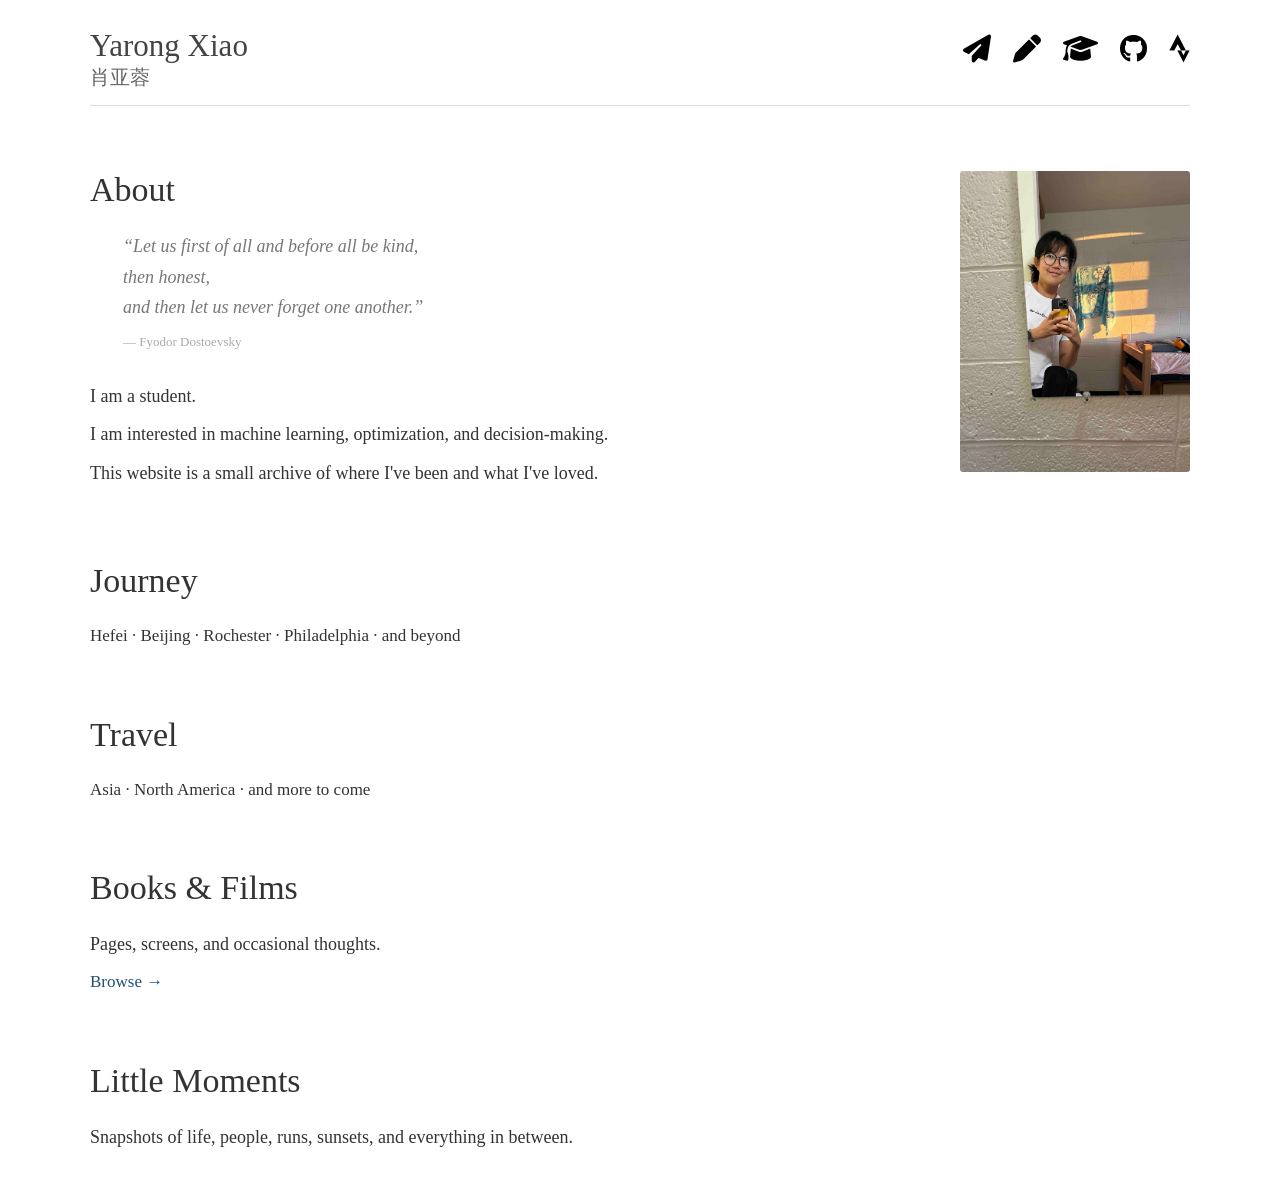
==== index.html @ bd391b7a "Update index.html" ====
<!DOCTYPE html>
<html lang="en">

<head>
    <meta charset="UTF-8">
    <title>Yarong Xiao</title>

    <link rel="stylesheet"
        href="https://cdnjs.cloudflare.com/ajax/libs/font-awesome/6.5.1/css/all.min.css">

    <style>
        body {
            font-family: 'Times New Roman', Times, serif;
            max-width: 1100px;
            margin: auto;
            padding: 30px 50px;
            color: #333;
        }

        .header {
            display: flex;
            justify-content: space-between;
            align-items: flex-start;
        }

        .name h1 {
            font-size: 31px;
            font-weight: normal;
            color: #444;
            margin: 0;
            line-height: 1;
        }

        .name p {
            margin: 6px 0 0 0;
            color: #666;
            font-size: 20px;
            line-height: 1;
        }

        .icons {
            display: flex;
            gap: 22px;
            font-size: 28px;
            margin-top: 4px;
        }

        .icons a {
            color: black;
            text-decoration: none;
        }

        hr {
            margin: 18px 0 0 0;
            border: none;
            border-top: 1px solid #ddd;
        }

        section {
            margin-top: 65px;
        }

        h2 {
            font-size: 34px;
            font-weight: normal;
            margin: 0 0 22px 0;
        }

        p {
            font-size: 18px;
            line-height: 1.7;
            margin: 8px 0;
        }

        .about {
            display: flex;
            justify-content: space-between;
            align-items: flex-start;
            gap: 80px;
        }

        .quote {
            margin: 8px 0 28px 33px;
            font-size: 14px;
            line-height: 1.7;
            color: #777;
            font-style: italic;
        }

        .quote p {
            margin: 0;
        }

        .quote-author {
            margin-top: 8px;
            font-size: 13px;
            color: #aaa;
            font-style: normal;
        }Ï

        .about-text {
            max-width: 620px;
        }

        .about-photo {
            width: 230px;
            border-radius: 3px;
            object-fit: cover;
        }

        .links-line {
            font-size: 17px;
            color: #333;
        }

        .links-line a {
            color: #1f4e79;
            text-decoration: none;
            margin-right: 10px;
        }
    </style>
</head>

<body>

    <div class="header">
        <div class="name">
            <h1>Yarong Xiao</h1>
            <p>肖亚蓉</p>
        </div>

        <div class="icons">
            <a href="mailto:yarong@seas.upenn.edu">
                <i class="fa-solid fa-paper-plane"></i>
            </a>

            <a href="#">
                <i class="fa-solid fa-pen"></i>
            </a>

            <a href="#">
                <i class="fa-solid fa-graduation-cap"></i>
            </a>

            <a href="https://github.com/xymyth" target="_blank">
                <i class="fa-brands fa-github"></i>
            </a>

            <a href="https://www.strava.com/athletes/124337081" target="_blank">
                <i class="fa-brands fa-strava"></i>
            </a>
        </div>
    </div>

    <hr>

    <section class="about">
        <div class="about-text">
            <h2>About</h2>
            <div class="quote">
                <p>
                    “Let us first of all and before all be kind,<br>
                    then honest,<br>
                    and then let us never forget one another.”
                </p>

            <div class="quote-author">
                — Fyodor Dostoevsky
            </div>
        </div>
            <p>
                I am a student.
            </p>
            <p>
                I am interested in machine learning, optimization, and decision-making.
            </p>
            <p>
                This website is a small archive of where I've been and what I've loved.
            </p>
        </div>

        <img class="about-photo" src="photos/me.jpg" alt="Yarong">
    </section>

    <section>
        <h2>Journey</h2>
        <p class="links-line">
            Hefei · Beijing · Rochester · Philadelphia · and beyond
        </p>
    </section>

    <section>
        <h2>Travel</h2>
        <p class="links-line">
            Asia · North America · and more to come
        </p>
    </section>

    <section>
        <h2>Books & Films</h2>
        <p class="section-note">
            Pages, screens, and occasional thoughts.
        </p>
        <p class="links-line">
            <a href="books.html">Browse →</a>
        </p>
    <section>

    <section>
        <h2>Little Moments</h2>
        <p>
            Snapshots of life, people, runs, sunsets, and everything in between.
        </p>
    </section>

</body>

</html>
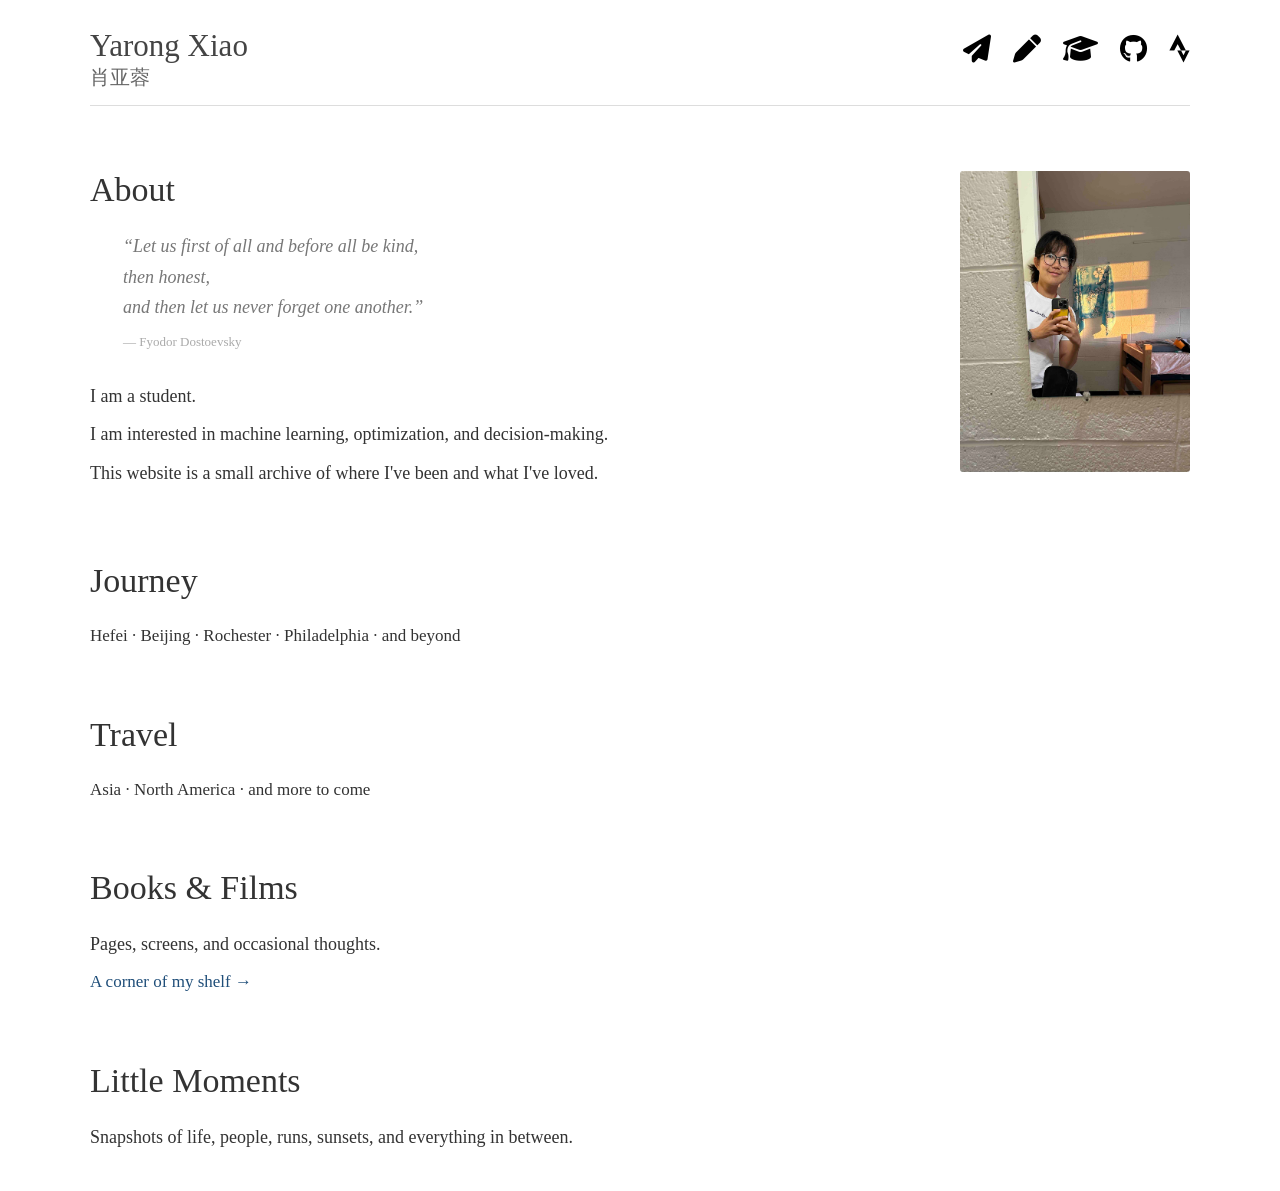
==== commit 3903b1b9: "Update index.html" ====
--- a/index.html
+++ b/index.html
@@ -202,7 +202,7 @@
             Pages, screens, and occasional thoughts.
         </p>
         <p class="links-line">
-            <a href="books.html">Browse →</a>
+            <a href="books.html">A corner of my shelf →</a>
         </p>
     <section>
 
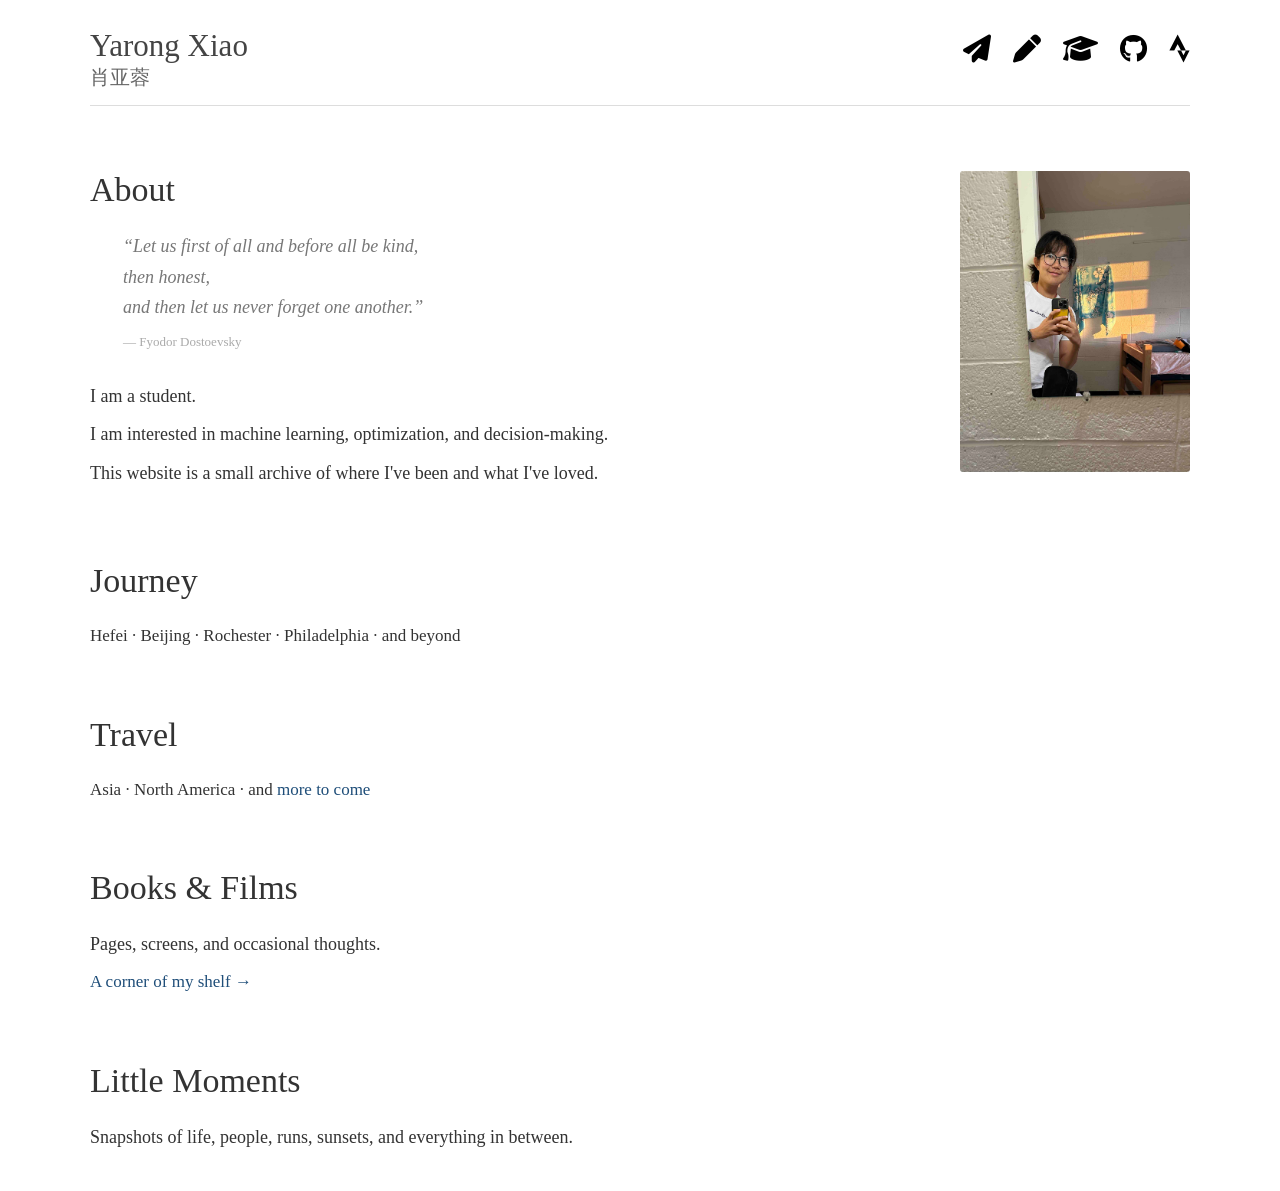
==== commit a7bf06fb: "Update index.html" ====
--- a/index.html
+++ b/index.html
@@ -192,7 +192,7 @@
     <section>
         <h2>Travel</h2>
         <p class="links-line">
-            Asia · North America · and more to come
+            Asia · North America · and <a href="travel/index.html">more to come</a>
         </p>
     </section>
 
@@ -202,7 +202,7 @@
             Pages, screens, and occasional thoughts.
         </p>
         <p class="links-line">
-            <a href="books.html">A corner of my shelf →</a>
+            <a href="books/index.html">A corner of my shelf →</a>
         </p>
     <section>
 
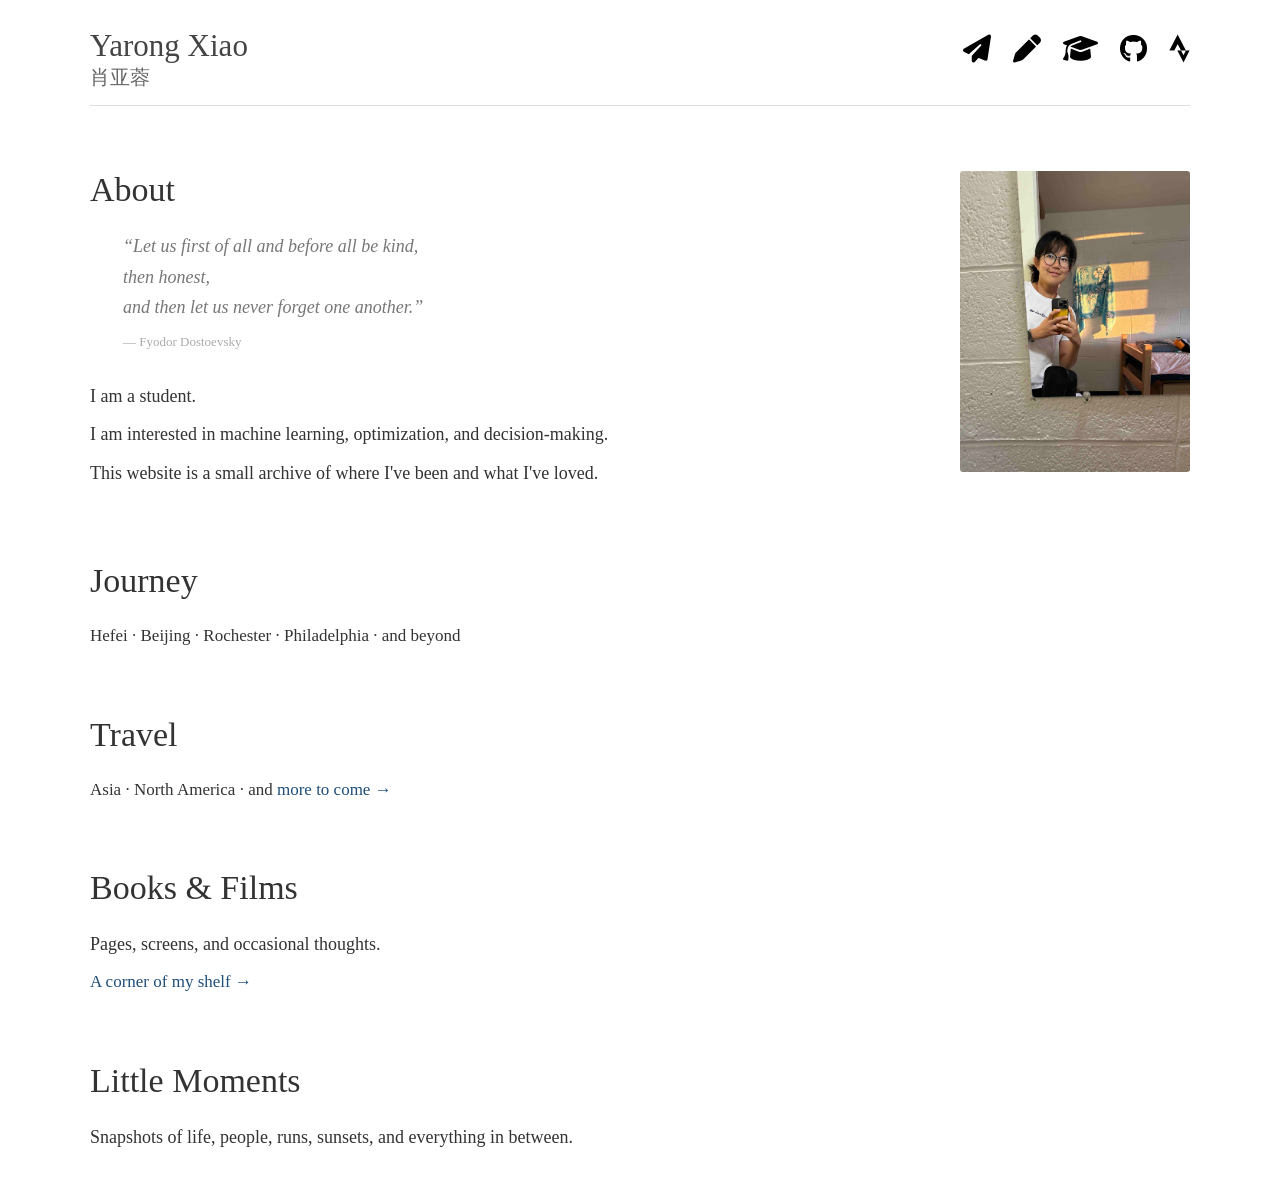
==== commit 18894fd1: "Update index.html" ====
--- a/index.html
+++ b/index.html
@@ -192,7 +192,7 @@
     <section>
         <h2>Travel</h2>
         <p class="links-line">
-            Asia · North America · and <a href="travel/index.html">more to come</a>
+            Asia · North America · and <a href="travel/index.html">more to come →</a>
         </p>
     </section>
 
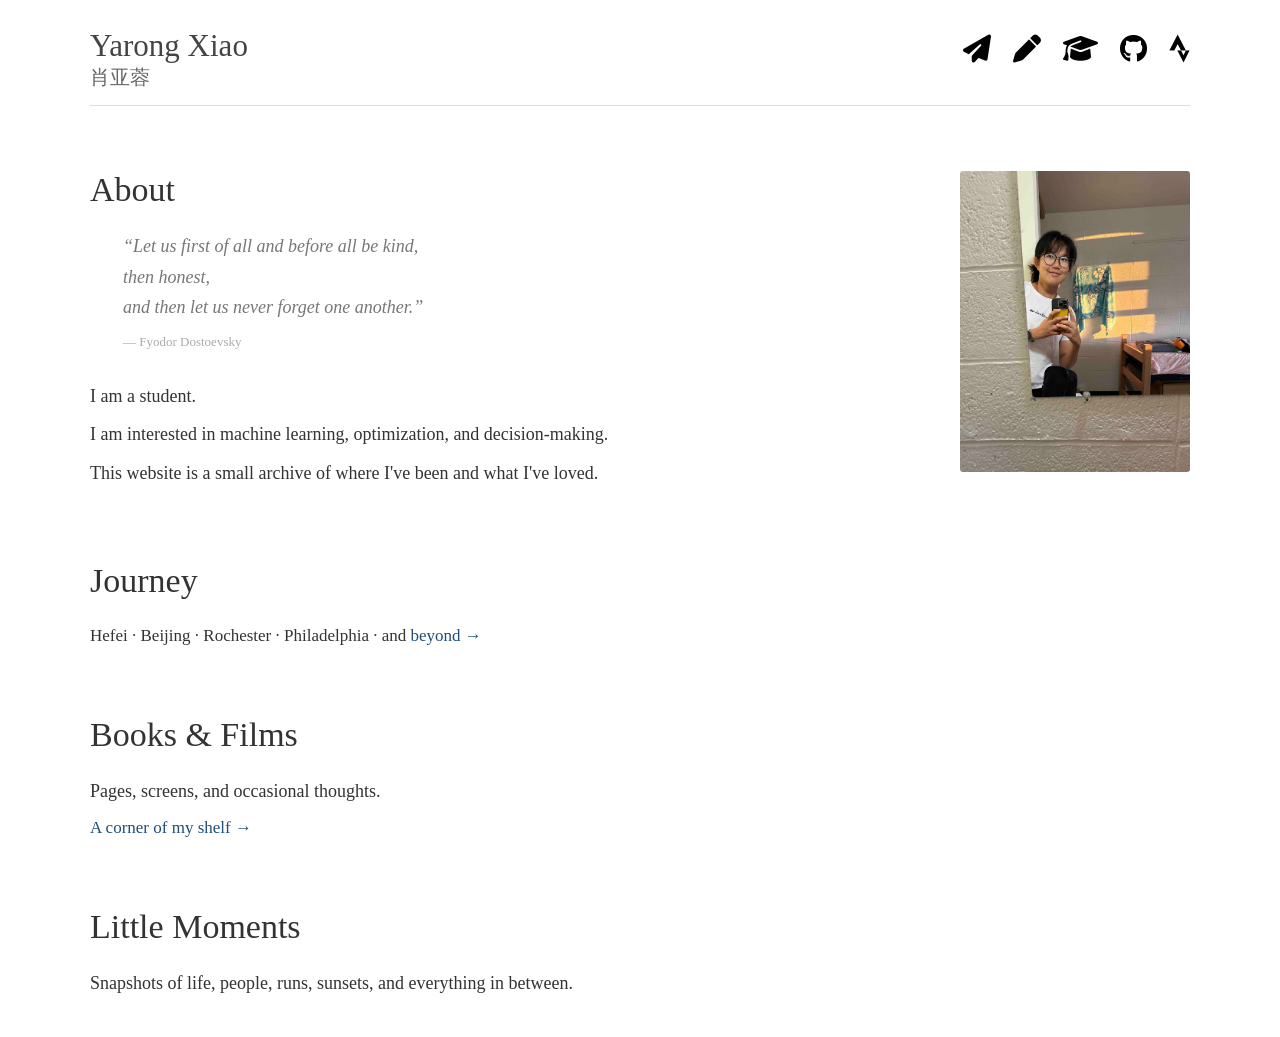
==== commit 2a5fe989: "Update index.html" ====
--- a/index.html
+++ b/index.html
@@ -185,14 +185,7 @@
     <section>
         <h2>Journey</h2>
         <p class="links-line">
-            Hefei · Beijing · Rochester · Philadelphia · and beyond
-        </p>
-    </section>
-
-    <section>
-        <h2>Travel</h2>
-        <p class="links-line">
-            Asia · North America · and <a href="travel/index.html">more to come →</a>
+            Hefei · Beijing · Rochester · Philadelphia · and <a href="journey/index.html">beyond →</a>
         </p>
     </section>
 
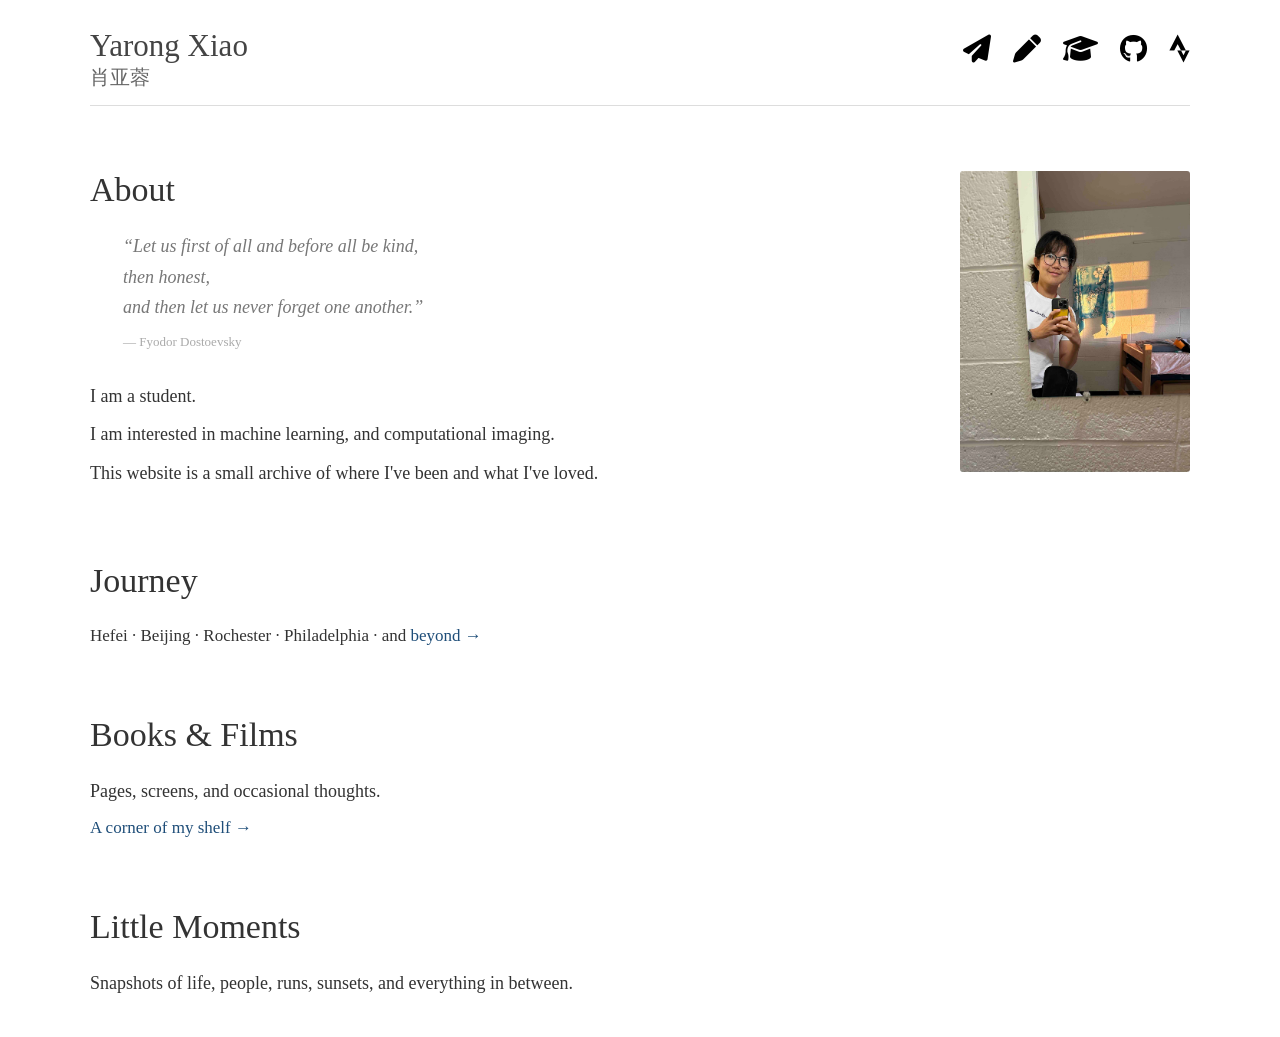
==== commit 839d047c: "Update index.html" ====
--- a/index.html
+++ b/index.html
@@ -172,7 +172,7 @@
                 I am a student.
             </p>
             <p>
-                I am interested in machine learning, optimization, and decision-making.
+                I am interested in machine learning, and computational imaging.
             </p>
             <p>
                 This website is a small archive of where I've been and what I've loved.
